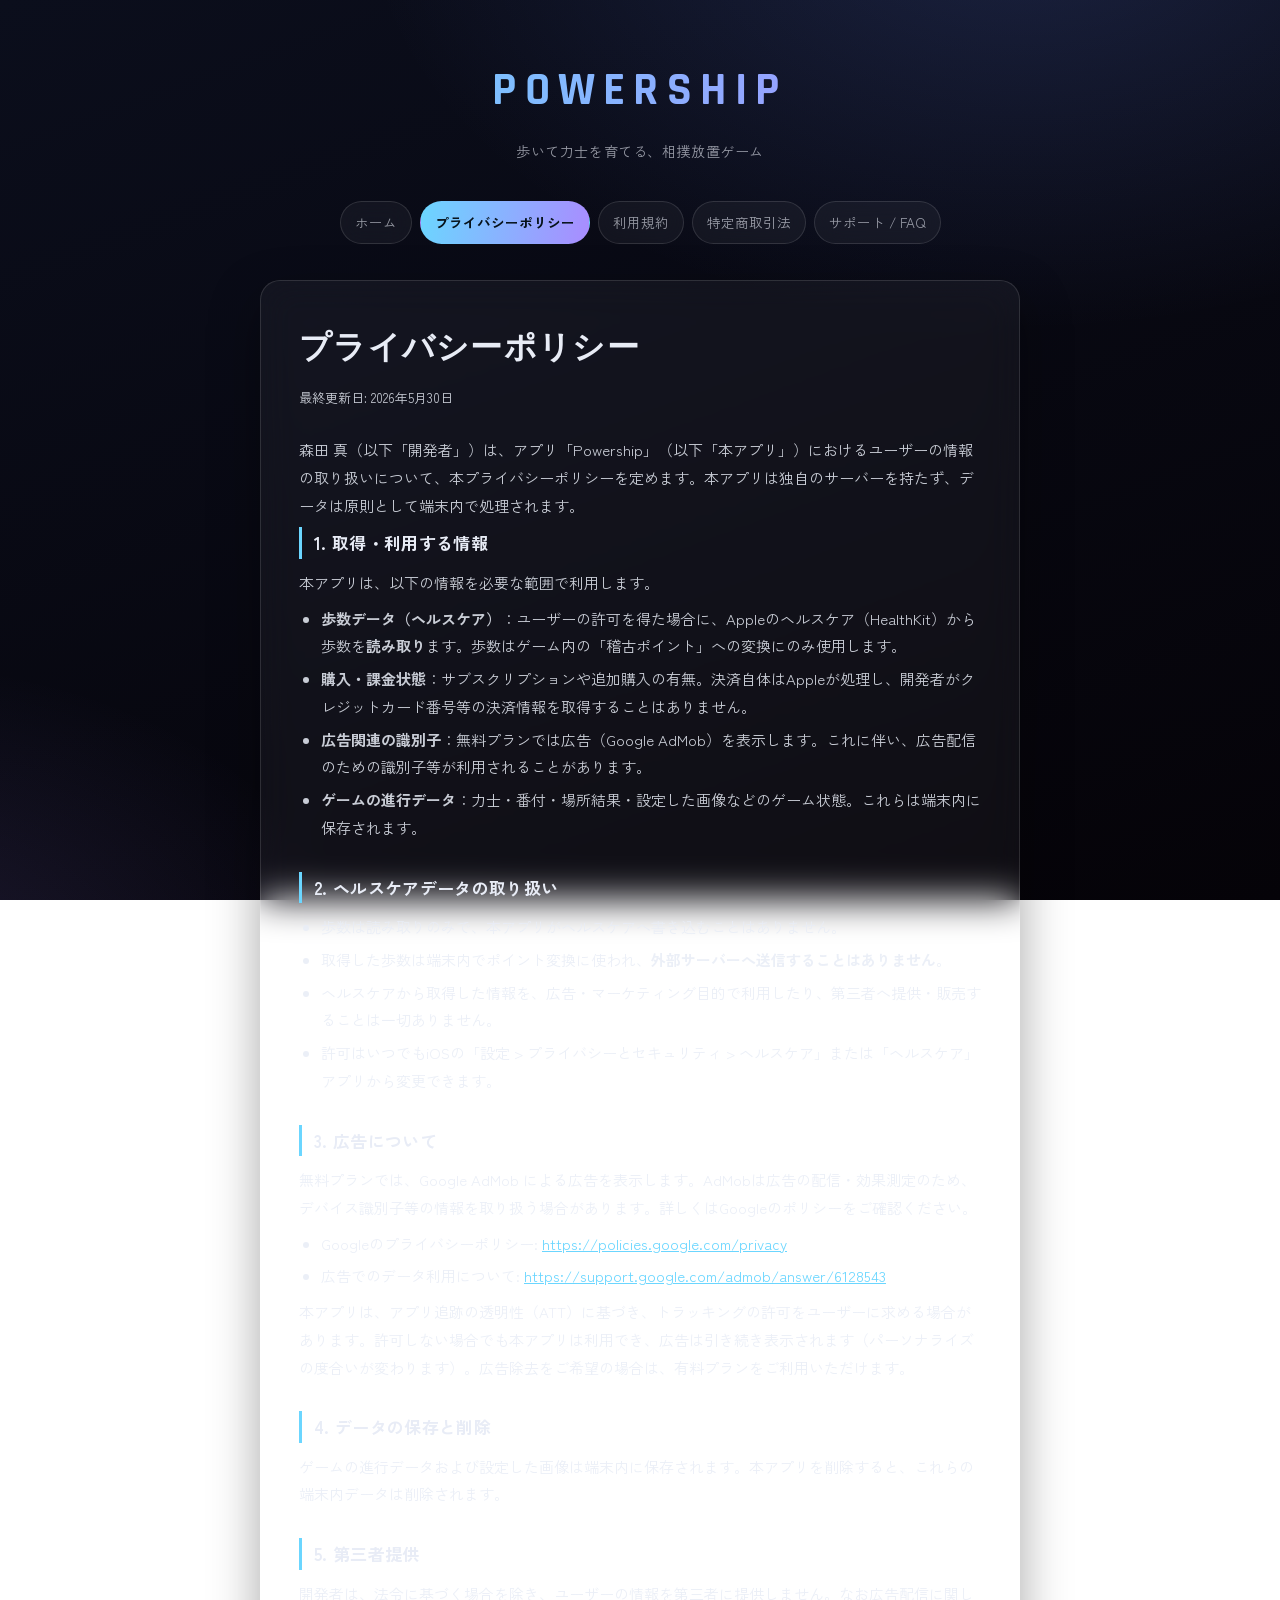
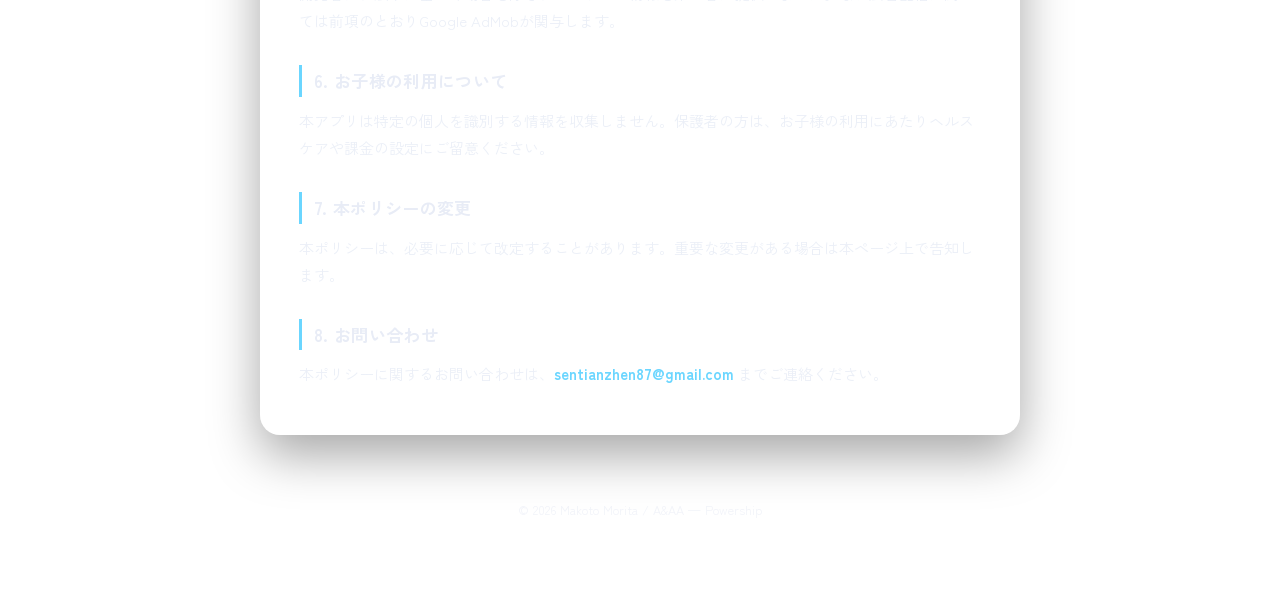
==== powership-legal/privacy.html @ feffbeae "Add files via upload" ====
<!DOCTYPE html>
<html lang="ja">
<head>
<meta charset="UTF-8">
<meta name="viewport" content="width=device-width, initial-scale=1.0">
<title>プライバシーポリシー — Powership</title>
<link rel="stylesheet" href="styles.css">
</head>
<body>
<div class="wrap">
  <header class="site">
    <div class="brand">POWERSHIP</div>
    <div class="brand-sub">歩いて力士を育てる、相撲放置ゲーム</div>
  </header>

  <nav class="tabs">
    <a href="index.html">ホーム</a>
    <a href="privacy.html" aria-current="page">プライバシーポリシー</a>
    <a href="terms.html">利用規約</a>
    <a href="tokushoho.html">特定商取引法</a>
    <a href="support.html">サポート / FAQ</a>
  </nav>

  <div class="card">
    <h1 class="page">プライバシーポリシー</h1>
    <p class="updated">最終更新日: 2026年5月30日</p>

    <p>森田 真（以下「開発者」）は、アプリ「Powership」（以下「本アプリ」）におけるユーザーの情報の取り扱いについて、本プライバシーポリシーを定めます。本アプリは独自のサーバーを持たず、データは原則として端末内で処理されます。</p>

    <section>
      <h2>1. 取得・利用する情報</h2>
      <p>本アプリは、以下の情報を必要な範囲で利用します。</p>
      <ul>
        <li><strong>歩数データ（ヘルスケア）</strong>：ユーザーの許可を得た場合に、Appleのヘルスケア（HealthKit）から歩数を<strong>読み取り</strong>ます。歩数はゲーム内の「稽古ポイント」への変換にのみ使用します。</li>
        <li><strong>購入・課金状態</strong>：サブスクリプションや追加購入の有無。決済自体はAppleが処理し、開発者がクレジットカード番号等の決済情報を取得することはありません。</li>
        <li><strong>広告関連の識別子</strong>：無料プランでは広告（Google AdMob）を表示します。これに伴い、広告配信のための識別子等が利用されることがあります。</li>
        <li><strong>ゲームの進行データ</strong>：力士・番付・場所結果・設定した画像などのゲーム状態。これらは端末内に保存されます。</li>
      </ul>
    </section>

    <section>
      <h2>2. ヘルスケアデータの取り扱い</h2>
      <ul>
        <li>歩数は読み取りのみで、本アプリがヘルスケアへ書き込むことはありません。</li>
        <li>取得した歩数は端末内でポイント変換に使われ、<strong>外部サーバーへ送信することはありません</strong>。</li>
        <li>ヘルスケアから取得した情報を、広告・マーケティング目的で利用したり、第三者へ提供・販売することは一切ありません。</li>
        <li>許可はいつでもiOSの「設定 &gt; プライバシーとセキュリティ &gt; ヘルスケア」または「ヘルスケア」アプリから変更できます。</li>
      </ul>
    </section>

    <section>
      <h2>3. 広告について</h2>
      <p>無料プランでは、Google AdMob による広告を表示します。AdMobは広告の配信・効果測定のため、デバイス識別子等の情報を取り扱う場合があります。詳しくはGoogleのポリシーをご確認ください。</p>
      <ul>
        <li>Googleのプライバシーポリシー: <a href="https://policies.google.com/privacy" target="_blank" rel="noopener">https://policies.google.com/privacy</a></li>
        <li>広告でのデータ利用について: <a href="https://support.google.com/admob/answer/6128543" target="_blank" rel="noopener">https://support.google.com/admob/answer/6128543</a></li>
      </ul>
      <p>本アプリは、アプリ追跡の透明性（ATT）に基づき、トラッキングの許可をユーザーに求める場合があります。許可しない場合でも本アプリは利用でき、広告は引き続き表示されます（パーソナライズの度合いが変わります）。広告除去をご希望の場合は、有料プランをご利用いただけます。</p>
    </section>

    <section>
      <h2>4. データの保存と削除</h2>
      <p>ゲームの進行データおよび設定した画像は端末内に保存されます。本アプリを削除すると、これらの端末内データは削除されます。</p>
    </section>

    <section>
      <h2>5. 第三者提供</h2>
      <p>開発者は、法令に基づく場合を除き、ユーザーの情報を第三者に提供しません。なお広告配信に関しては前項のとおりGoogle AdMobが関与します。</p>
    </section>

    <section>
      <h2>6. お子様の利用について</h2>
      <p>本アプリは特定の個人を識別する情報を収集しません。保護者の方は、お子様の利用にあたりヘルスケアや課金の設定にご留意ください。</p>
    </section>

    <section>
      <h2>7. 本ポリシーの変更</h2>
      <p>本ポリシーは、必要に応じて改定することがあります。重要な変更がある場合は本ページ上で告知します。</p>
    </section>

    <section>
      <h2>8. お問い合わせ</h2>
      <p>本ポリシーに関するお問い合わせは、<span class="contact-mail">sentianzhen87@gmail.com</span> までご連絡ください。</p>
    </section>
  </div>

  <footer class="site">© 2026 Makoto Morita / A&amp;AA — Powership</footer>
</div>
</body>
</html>
---- powership-legal/styles.css ----
@import url('https://fonts.googleapis.com/css2?family=Rajdhani:wght@500;600;700&family=Zen+Kaku+Gothic+New:wght@400;500;700&display=swap');

:root {
  --bg0: #0b0e1c;
  --bg1: #050308;
  --cyan: #6bd6ff;
  --violet: #a98cff;
  --gold: #ffd25a;
  --ink: #e8ecf6;
  --muted: rgba(232, 236, 246, 0.62);
  --line: rgba(255, 255, 255, 0.12);
  --glass: rgba(255, 255, 255, 0.045);
}

* { box-sizing: border-box; margin: 0; padding: 0; }

html { scroll-behavior: smooth; }

body {
  font-family: 'Zen Kaku Gothic New', -apple-system, sans-serif;
  color: var(--ink);
  line-height: 1.85;
  min-height: 100vh;
  background:
    radial-gradient(1100px 700px at 80% -10%, rgba(106, 140, 255, 0.18), transparent 60%),
    radial-gradient(900px 600px at -10% 110%, rgba(169, 140, 255, 0.14), transparent 55%),
    linear-gradient(160deg, var(--bg0), var(--bg1));
  background-attachment: fixed;
  padding: 0 20px 80px;
}

.wrap { max-width: 760px; margin: 0 auto; }

/* ヘッダ */
header.site {
  padding: 48px 0 28px;
  text-align: center;
}
.brand {
  font-family: 'Rajdhani', sans-serif;
  font-weight: 700;
  font-size: clamp(30px, 7vw, 46px);
  letter-spacing: 0.18em;
  background: linear-gradient(100deg, var(--cyan), var(--violet));
  -webkit-background-clip: text;
  background-clip: text;
  color: transparent;
  text-transform: uppercase;
}
.brand-sub {
  color: var(--muted);
  font-size: 14px;
  letter-spacing: 0.04em;
  margin-top: 6px;
}

/* ナビ */
nav.tabs {
  display: flex;
  flex-wrap: wrap;
  gap: 8px;
  justify-content: center;
  margin: 8px 0 36px;
}
nav.tabs a {
  font-size: 13.5px;
  color: var(--muted);
  text-decoration: none;
  padding: 8px 14px;
  border-radius: 999px;
  border: 1px solid var(--line);
  background: var(--glass);
  backdrop-filter: blur(12px);
  -webkit-backdrop-filter: blur(12px);
  transition: color .2s, border-color .2s;
}
nav.tabs a:hover { color: var(--ink); border-color: rgba(107,214,255,0.5); }
nav.tabs a[aria-current="page"] {
  color: #06121a;
  background: linear-gradient(100deg, var(--cyan), var(--violet));
  border-color: transparent;
  font-weight: 700;
}

/* ガラスカード */
.card {
  background: var(--glass);
  border: 1px solid var(--line);
  border-radius: 20px;
  backdrop-filter: blur(18px);
  -webkit-backdrop-filter: blur(18px);
  padding: clamp(22px, 5vw, 38px);
  box-shadow: 0 20px 50px rgba(0,0,0,0.35);
}

h1.page {
  font-family: 'Rajdhani', sans-serif;
  font-weight: 700;
  font-size: clamp(24px, 5vw, 32px);
  letter-spacing: 0.04em;
  margin-bottom: 6px;
}
.updated { color: var(--muted); font-size: 13px; margin-bottom: 26px; }

h2 {
  font-size: 17px;
  font-weight: 700;
  margin: 30px 0 10px;
  padding-left: 12px;
  border-left: 3px solid var(--cyan);
  letter-spacing: 0.02em;
}
section:first-of-type h2 { margin-top: 6px; }

p { color: var(--ink); font-size: 15px; margin: 8px 0; }
.card p, .card li { color: rgba(232,236,246,0.86); }
ul, ol { margin: 8px 0 8px 22px; }
li { font-size: 15px; margin: 5px 0; }
a { color: var(--cyan); }

.note {
  margin-top: 10px;
  font-size: 13.5px;
  color: var(--muted);
  background: rgba(107,214,255,0.06);
  border: 1px solid rgba(107,214,255,0.18);
  border-radius: 12px;
  padding: 12px 14px;
}

/* 定義表（特商法） */
.deflist { display: grid; grid-template-columns: 200px 1fr; gap: 0; margin-top: 8px; }
.deflist dt {
  font-weight: 700; font-size: 14px;
  padding: 14px 14px; border-top: 1px solid var(--line);
  color: var(--muted);
}
.deflist dd {
  font-size: 14.5px; padding: 14px 14px; border-top: 1px solid var(--line);
}
@media (max-width: 560px) {
  .deflist { grid-template-columns: 1fr; }
  .deflist dd { padding-top: 0; border-top: none; }
  .deflist dt { border-top: 1px solid var(--line); padding-bottom: 4px; }
}

/* トップのリンクグリッド */
.grid { display: grid; grid-template-columns: 1fr 1fr; gap: 14px; margin-top: 8px; }
@media (max-width: 560px) { .grid { grid-template-columns: 1fr; } }
.tile {
  display: block; text-decoration: none; color: var(--ink);
  background: var(--glass); border: 1px solid var(--line); border-radius: 16px;
  padding: 20px; transition: border-color .2s, transform .15s;
  backdrop-filter: blur(14px); -webkit-backdrop-filter: blur(14px);
}
.tile:hover { border-color: rgba(107,214,255,0.5); transform: translateY(-2px); }
.tile .t { font-family: 'Rajdhani', sans-serif; font-weight: 700; font-size: 18px; letter-spacing: 0.03em; }
.tile .d { color: var(--muted); font-size: 13px; margin-top: 4px; }

footer.site {
  text-align: center; color: var(--muted); font-size: 12.5px;
  margin-top: 40px; padding-top: 22px; border-top: 1px solid var(--line);
}
.contact-mail { font-weight: 700; color: var(--cyan); }
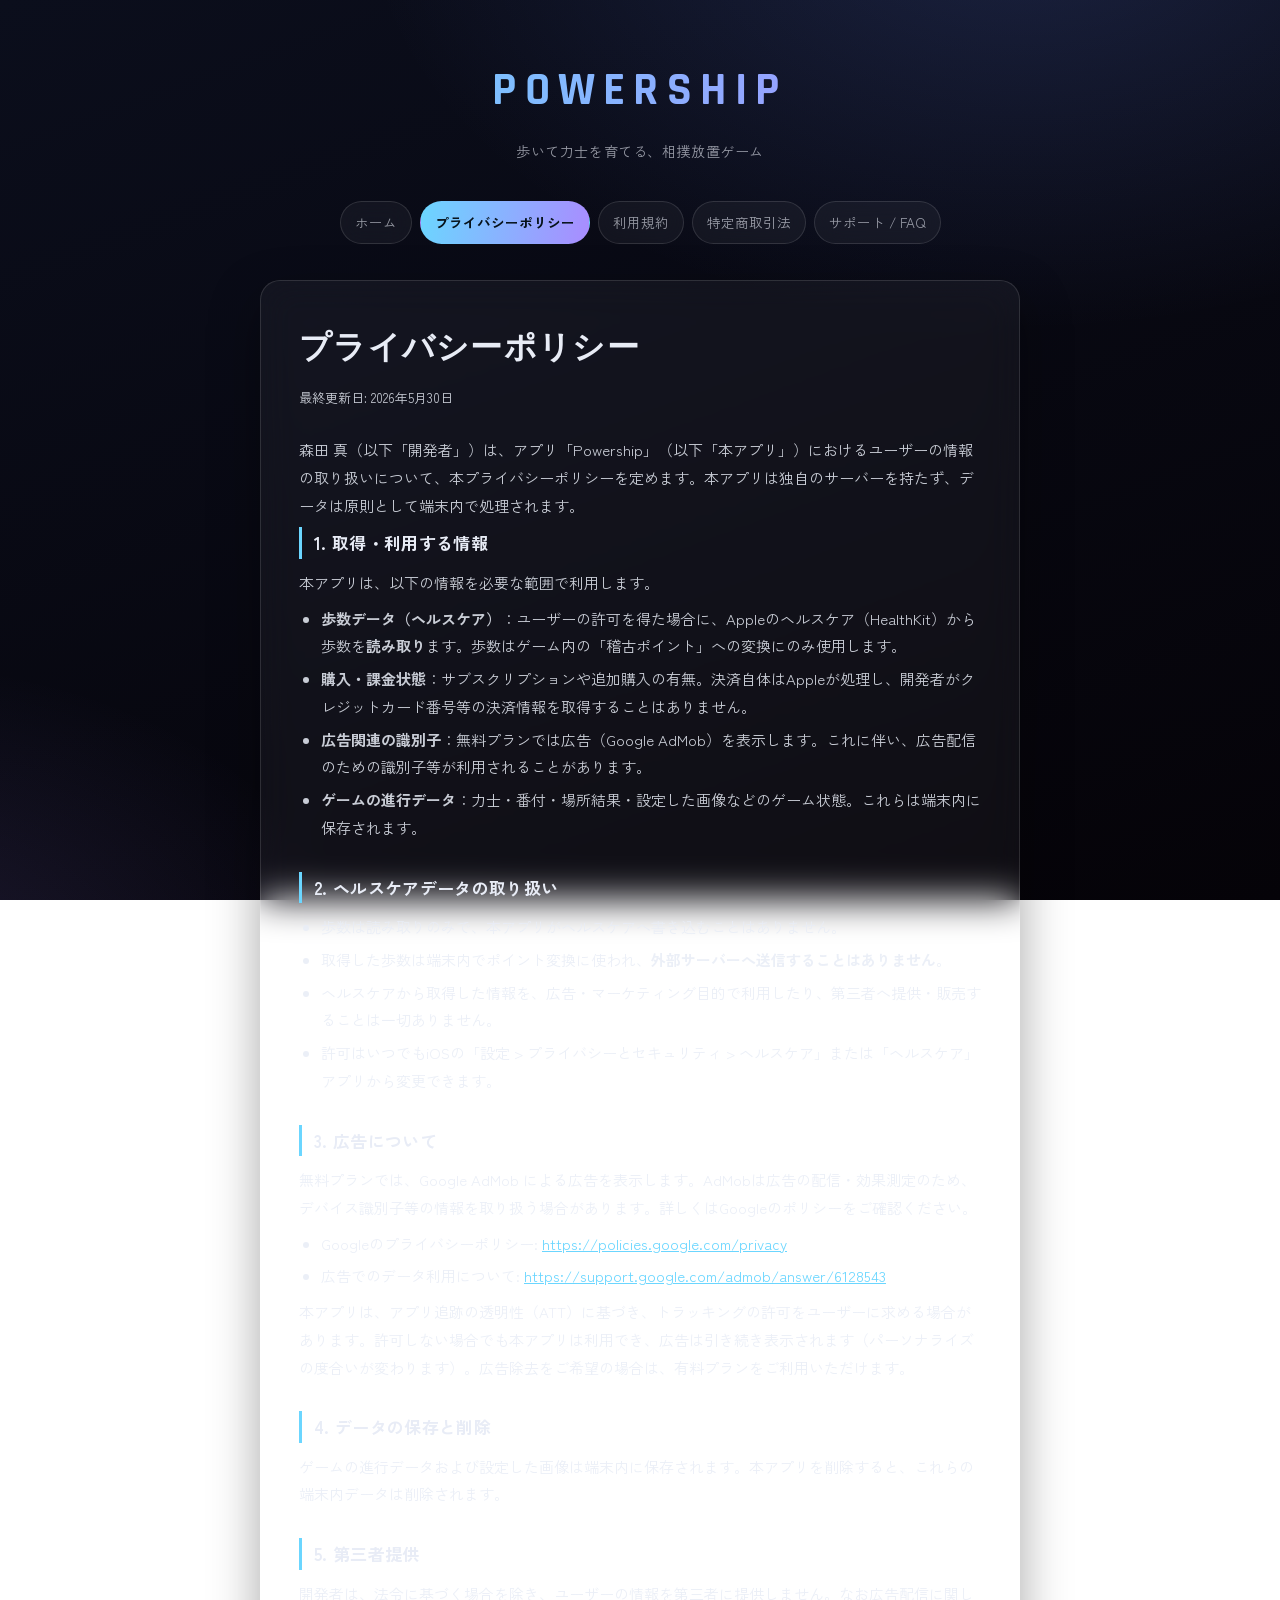
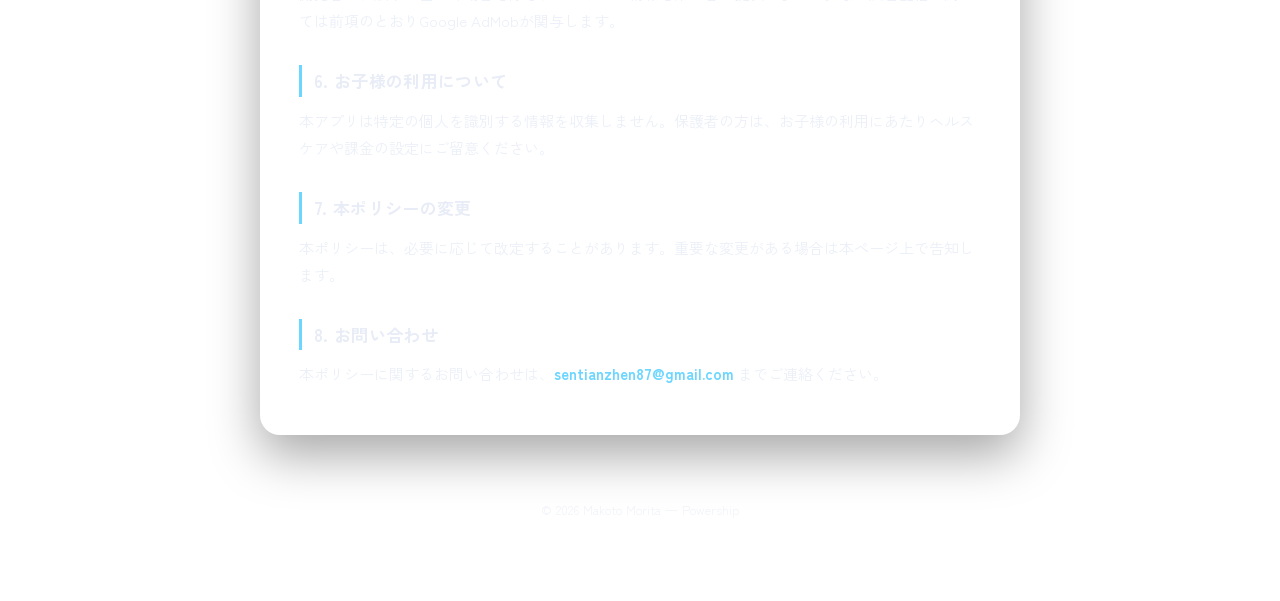
==== commit 1d0b49f2: "Update privacy.html" ====
--- a/powership-legal/privacy.html
+++ b/powership-legal/privacy.html
@@ -84,7 +84,7 @@
     </section>
   </div>
 
-  <footer class="site">© 2026 Makoto Morita / A&amp;AA — Powership</footer>
+  <footer class="site">© 2026 Makoto Morita — Powership</footer>
 </div>
 </body>
 </html>
